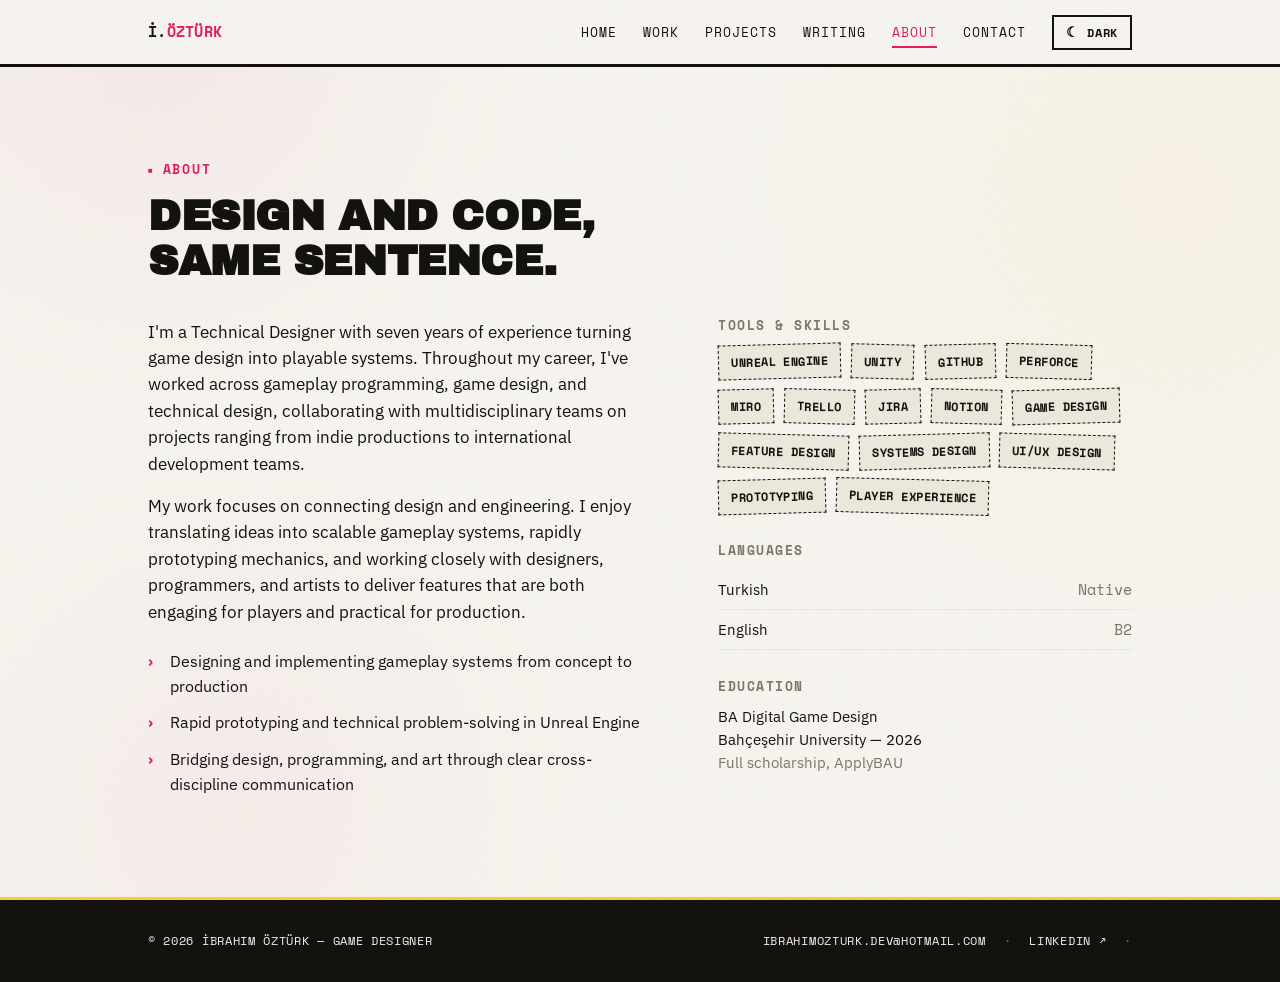
==== about.html @ 8ef4c121 "First Submit" ====
<!DOCTYPE html>
<html lang="en">
<head>
<meta charset="UTF-8">
<script>(function(){try{var t=localStorage.getItem("ozturk-portfolio-theme");if(t!=="dark"&&t!=="light"){t=(window.matchMedia&&window.matchMedia("(prefers-color-scheme: dark)").matches)?"dark":"light";}document.documentElement.setAttribute("data-theme",t);}catch(e){document.documentElement.setAttribute("data-theme","light");}})();</script>
<script src="writings-data.js"></script>
<meta name="viewport" content="width=device-width, initial-scale=1.0">
<title>About — İbrahim Öztürk</title>
<meta name="description" content="About İbrahim Öztürk — Game Designer & Director. Background, skills, and education.">

<link rel="preconnect" href="https://fonts.googleapis.com">
<link rel="preconnect" href="https://fonts.gstatic.com" crossorigin>
<link href="https://fonts.googleapis.com/css2?family=Archivo+Black&family=IBM+Plex+Sans:wght@400;500;600;700&family=Space+Mono:wght@400;700&display=swap" rel="stylesheet">
<link rel="stylesheet" href="styles.css">
</head>
<body>
<a href="#main" class="skip-link">Skip to content</a>

<header class="nav">
  <div class="container">
    <a href="index.html" class="brand">İ.<span>ÖZTÜRK</span></a>
    <div class="nav-right">
      <ul>
        <li><a class="navlink" href="index.html">Home</a></li>
        <li><a class="navlink" href="work.html">Work</a></li>
        <li><a class="navlink" href="projects.html">Projects</a></li>
        <li><a class="navlink" href="writing.html">Writing</a></li>
        <li><a class="navlink active" href="about.html" aria-current="page">About</a></li>
        <li><a class="navlink" href="contact.html">Contact</a></li>
      </ul>
      <button id="theme-toggle" class="theme-toggle" type="button" aria-pressed="false" aria-label="Toggle dark mode">
        <span class="theme-toggle-icon" aria-hidden="true">☾</span><span class="theme-toggle-label">Dark</span>
      </button>
    </div>
  </div>
</header>

<main id="main">
  <section class="about" id="about">
    <div class="container">
      <div class="eyebrow">About</div>
      <h2 class="about-heading">Design and code, same sentence.</h2>
      <div class="about-grid">
        <div class="about-main">
          <p>I'm a Technical Designer with seven years of experience turning game design into playable systems. Throughout my career, I've worked across gameplay programming, game design, and technical design, collaborating with multidisciplinary teams on projects ranging from indie productions to international development teams.</p>
          <p>My work focuses on connecting design and engineering. I enjoy translating ideas into scalable gameplay systems, rapidly prototyping mechanics, and working closely with designers, programmers, and artists to deliver features that are both engaging for players and practical for production.</p>
          <ul class="highlights">
            <li>Designing and implementing gameplay systems from concept to production</li>
            <li>Rapid prototyping and technical problem-solving in Unreal Engine</li>
            <li>Bridging design, programming, and art through clear cross-discipline communication</li>
          </ul>
        </div>
        <div class="about-side">
        <div class="block">
          <h3>Tools &amp; Skills</h3>
          <div class="patches">
            <span class="patch">Unreal Engine</span>
            <span class="patch">Unity</span>
            <span class="patch">GitHub</span>
            <span class="patch">Perforce</span>
            <span class="patch">Miro</span>
            <span class="patch">Trello</span>
            <span class="patch">Jira</span>
            <span class="patch">Notion</span>
            <span class="patch">Game Design</span>
            <span class="patch">Feature Design</span>
            <span class="patch">Systems Design</span>
            <span class="patch">UI/UX Design</span>
            <span class="patch">Prototyping</span>
            <span class="patch">Player Experience</span>
          </div>
        </div>
        <div class="block">
          <h3>Languages</h3>
          <div class="lang-row"><span>Turkish</span><span>Native</span></div>
          <div class="lang-row"><span>English</span><span>B2</span></div>
        </div>
        <div class="block">
          <h3>Education</h3>
          <p style="font-size:14.5px;">BA Digital Game Design<br>Bahçeşehir University — 2026<br><span style="color:var(--muted);">Full scholarship, ApplyBAU</span></p>
        </div>
        </div>
      </div>
    </div>
  </section>
</main>

<footer>
  <div class="container">
    <span>© 2026 İbrahim Öztürk — Game Designer</span>
    <div class="footer-links">
      <a href="mailto:ibrahimozturk.dev@hotmail.com">ibrahimozturk.dev@hotmail.com</a>
      <span aria-hidden="true">·</span>
      <a href="https://linkedin.com/in/ozturkibrahim/" target="_blank" rel="noopener">LinkedIn ↗</a>
      <span aria-hidden="true">·</span>
     <!-- <a href="https://medium.com/@ibrahimozturk.dev" target="_blank" rel="noopener">Medium ↗</a> -->
    </div>
  </div>
</footer>

<script src="site.js"></script>
</body>
</html>
---- styles.css ----
:root{
  --jet:#14120F;
  --ink:#14120F;
  --paper:#F6F4EE;
  --paper-alt:#EBE8DC;
  --riot:#E31C5F;
  --tape:#FFC93C;
  --muted:#7A7669;
  --line: 3px;
}
:root[data-theme="dark"]{
  --ink:#F3F1E9;
  --paper:#131110;
  --paper-alt:#201C16;
  --riot:#FF3B72;
  --muted:#A39E8C;
}

*,*::before,*::after{ box-sizing:border-box; }
html{ scroll-behavior:smooth; height:100%; }
body{
  margin:0;
  min-height:100%;
  display:flex;
  flex-direction:column;
  background-color:var(--paper);
  background-image:
    radial-gradient(620px circle at 12% 4%, rgba(227,28,95,.05), transparent 60%),
    radial-gradient(680px circle at 92% 22%, rgba(255,201,60,.06), transparent 62%),
    radial-gradient(600px circle at 18% 90%, rgba(227,28,95,.04), transparent 60%);
  background-repeat:no-repeat;
  background-attachment:fixed;
  color:var(--ink);
  font-family:'IBM Plex Sans', sans-serif;
  font-size:16px;
  line-height:1.6;
  -webkit-font-smoothing:antialiased;
  transition:background-color .25s ease, color .25s ease;
}
:root[data-theme="dark"] body{
  background-image:
    radial-gradient(620px circle at 12% 4%, rgba(255,59,114,.11), transparent 60%),
    radial-gradient(680px circle at 92% 22%, rgba(255,201,60,.08), transparent 62%),
    radial-gradient(600px circle at 18% 90%, rgba(255,59,114,.09), transparent 60%);
}
main{ flex:1 0 auto; }

body::before{
  content:"";
  position:fixed;
  inset:0;
  z-index:999;
  pointer-events:none;
  opacity:.035;
  mix-blend-mode:multiply;
  background-image:url("data:image/svg+xml,%3Csvg xmlns='http://www.w3.org/2000/svg' width='200' height='200'%3E%3Cfilter id='n'%3E%3CfeTurbulence type='fractalNoise' baseFrequency='0.85' numOctaves='2' stitchTiles='stitch'/%3E%3C/filter%3E%3Crect width='100%25' height='100%25' filter='url(%23n)'/%3E%3C/svg%3E");
}

h1,h2,h3{ margin:0; font-family:'Archivo Black', sans-serif; text-transform:uppercase; line-height:1.05; letter-spacing:-0.01em; }
p{ margin:0; }
a{ color:inherit; }
ul{ margin:0; padding:0; list-style:none; }

.container{ max-width:1040px; margin:0 auto; padding:0 28px; }
.eyebrow{
  font-family:'Space Mono', monospace;
  text-transform:uppercase;
  letter-spacing:.14em;
  font-size:12.5px;
  color:var(--riot);
  font-weight:700;
  display:inline-flex;
  align-items:center;
  gap:8px;
  margin-bottom:14px;
}
.eyebrow::before{ content:"■"; font-size:8px; }

.skip-link{
  position:absolute; left:-999px; top:0;
  background:var(--ink); color:var(--paper); padding:10px 16px;
  font-family:'Space Mono',monospace; z-index:1001;
}
.skip-link:focus{ left:12px; top:12px; }

a:focus-visible, button:focus-visible{
  outline:3px solid var(--riot);
  outline-offset:3px;
}

/* ---------- NAV ---------- */
.nav{
  position:sticky; top:0; z-index:100;
  background:var(--paper);
  border-bottom:var(--line) solid var(--ink);
}
.nav .container{
  display:flex; align-items:center; justify-content:space-between;
  height:64px;
}
.nav .brand{
  font-family:'Space Mono', monospace;
  font-weight:700;
  letter-spacing:.02em;
  font-size:14.5px;
  text-decoration:none;
  white-space:nowrap;
}
.nav .brand span{ color:var(--riot); }
.nav-right{ display:flex; align-items:center; gap:26px; }
.nav ul{ display:flex; gap:26px; }
.nav a.navlink{
  font-family:'Space Mono', monospace;
  text-transform:uppercase;
  font-size:12.5px;
  letter-spacing:.08em;
  text-decoration:none;
  padding-bottom:4px;
  border-bottom:2px solid transparent;
  transition:border-color .15s ease, color .15s ease;
}
.nav a.navlink:hover{ border-color:var(--riot); color:var(--riot); }
.nav a.navlink.active{ border-color:var(--riot); color:var(--riot); }

.theme-toggle{
  display:inline-flex; align-items:center; gap:7px;
  font-family:'Space Mono', monospace;
  text-transform:uppercase;
  font-size:12px; font-weight:700; letter-spacing:.06em;
  border:2px solid var(--ink);
  background:transparent;
  color:var(--ink);
  padding:7px 12px;
  cursor:pointer;
  transition:background-color .15s ease, color .15s ease;
}
.theme-toggle:hover{ background:var(--ink); color:var(--paper); }
.theme-toggle-icon{ font-size:14px; line-height:1; }

@media (prefers-reduced-motion: reduce){
  html{ scroll-behavior:auto; }
  body{ transition:none; }
}

section{ padding:88px 0; }
section.tight-top{ padding-top:0; }
section.section-alt{ background:var(--paper-alt); }

.section-break{
  display:flex; align-items:center; justify-content:center; gap:16px;
  max-width:1040px; margin:0 auto; padding:0 28px;
}
.section-break .rule{ flex:1; height:1px; background:var(--paper-alt); max-width:260px; }
.section-break .marks{ display:flex; gap:8px; flex-shrink:0; }
.section-break .marks i{ width:5px; height:5px; background:var(--riot); display:block; }

/* ---------- HERO ---------- */
.hero{ padding-top:76px; padding-bottom:76px; }
.hero h1{
  font-size:clamp(48px, 10vw, 104px);
  margin:6px 0 18px;
}
.hero .subtitle{
  display:inline-block;
  font-family:'Space Mono', monospace;
  text-transform:uppercase;
  font-weight:700;
  font-size:15px;
  letter-spacing:.1em;
  background:var(--tape);
  color:var(--jet);
  padding:4px 10px;
  margin-bottom:24px;
  transform:rotate(-1deg);
}
.hero .bio{
  max-width:600px;
  font-size:18px;
  color:var(--ink);
  margin-bottom:36px;
}
.hero .cta-row{ display:flex; flex-wrap:wrap; align-items:center; gap:18px; }

.btn{
  display:inline-flex; align-items:center; gap:8px;
  font-family:'Space Mono', monospace;
  text-transform:uppercase;
  font-size:13px; letter-spacing:.08em; font-weight:700;
  text-decoration:none;
  padding:14px 22px;
  border:2px solid var(--ink);
  background:transparent;
  transition:background .15s ease, color .15s ease, transform .15s ease;
  cursor:pointer;
}
.btn:hover{ background:var(--ink); color:var(--paper); transform:translate(-2px,-2px); }
.btn.primary{ background:var(--ink); color:var(--paper); }
.btn.primary:hover{ background:var(--riot); border-color:var(--riot); color:#fff; }

.stamp{
  font-family:'Space Mono', monospace;
  text-transform:uppercase;
  font-size:12px; font-weight:700; letter-spacing:.1em;
  border:2px dashed var(--riot);
  color:var(--riot);
  padding:10px 16px;
  border-radius:50%/40%;
  transform:rotate(-7deg);
  display:inline-block;
}
.hero .stamp{ margin-top:34px; }

/* ---------- ABOUT ---------- */
.about-heading{ font-size:clamp(30px,4vw,42px); margin-bottom:36px; max-width:18ch; }
.about-grid{
  display:grid;
  grid-template-columns:1.1fr .9fr;
  gap:64px;
}
.about p{ font-size:16.5px; margin-bottom:16px; max-width:56ch; }
.about .highlights{ margin-top:24px; }
.about .highlights li{
  position:relative;
  padding-left:22px;
  margin-bottom:12px;
  font-size:15.5px;
}
.about .highlights li::before{
  content:"›"; position:absolute; left:0; color:var(--riot); font-weight:700;
}

.patches{ display:flex; flex-wrap:wrap; gap:10px; margin-top:8px; }
.patch{
  font-family:'Space Mono', monospace;
  font-size:12px; text-transform:uppercase; letter-spacing:.04em; font-weight:700;
  border:1.5px dashed var(--ink);
  padding:7px 12px;
  background:var(--paper-alt);
  transition:transform .15s ease, box-shadow .15s ease;
}
.patch:nth-child(odd){ transform:rotate(-1.5deg); }
.patch:nth-child(even){ transform:rotate(1.5deg); }
.patch:hover{ transform:rotate(0) translateY(-2px); box-shadow:3px 3px 0 var(--riot); }

.about-side .block{ margin-bottom:30px; }
.about-side h3{
  font-family:'Space Mono', monospace;
  text-transform:uppercase;
  font-size:12.5px; letter-spacing:.12em;
  color:var(--muted);
  margin-bottom:12px;
  font-weight:700;
}
.lang-row{ display:flex; justify-content:space-between; font-size:14.5px; padding:8px 0; border-bottom:1px solid var(--paper-alt); }
.lang-row span:last-child{ font-family:'Space Mono', monospace; color:var(--muted); }

/* ---------- WORK / EXPERIENCE ---------- */
.exp-item{
  display:grid;
  grid-template-columns:150px 1fr;
  gap:28px;
  padding:56px 0;
  border-left:var(--line) solid var(--ink);
  padding-left:28px;
  position:relative;
  margin-left:4px;
}
.exp-item + .exp-item{ border-top:1px solid var(--paper-alt); }
.exp-item::before{
  content:"";
  position:absolute;
  left:-9px; top:62px;
  width:15px; height:15px;
  background:var(--riot);
  border:3px solid var(--paper);
}
.exp-date{
  font-family:'Space Mono', monospace;
  font-size:13px; font-weight:700;
  color:var(--riot);
  padding-top:2px;
}
.exp-date small{ display:block; color:var(--muted); font-weight:400; margin-top:4px; }
.exp-role{ font-family:'Archivo Black', sans-serif; font-size:20px; text-transform:uppercase; margin-bottom:4px; }
.exp-company{ font-family:'Space Mono', monospace; font-size:13px; color:var(--muted); text-transform:uppercase; letter-spacing:.04em; margin-bottom:14px; }
.exp-bullets li{ position:relative; padding-left:18px; font-size:15px; margin-bottom:8px; max-width:64ch; }
.exp-bullets li::before{ content:"—"; position:absolute; left:0; color:var(--muted); }

.exp-project{ margin-top:20px; display:flex; align-items:center; gap:12px; flex-wrap:wrap; max-width:520px; }
.exp-project .proj-title{ font-family:'Archivo Black', sans-serif; font-size:14.5px; text-transform:uppercase; }
.exp-project a.read-link{ margin-left:auto; }

.trailer{
  margin-top:14px;
  border:2px dashed var(--muted);
  aspect-ratio:16/9;
  max-width:520px;
  display:flex;
  align-items:center;
  justify-content:center;
  background:var(--paper-alt);
  overflow:hidden;
}
.trailer:has(iframe), .trailer:has(video){
  border-style:solid;
  border-color:var(--ink);
  background:#000;
}
.trailer iframe, .trailer video{
  width:100%;
  height:100%;
  border:0;
  display:block;
}
.trailer-label{
  font-family:'Space Mono', monospace;
  text-transform:uppercase;
  font-size:12px; letter-spacing:.08em; font-weight:700;
  color:var(--muted);
  display:flex; align-items:center; gap:8px;
}
.trailer-label .play{ font-size:15px; color:var(--riot); }

/* ---------- TAGS (shared: work projects + writing categories) ---------- */
.tag{
  display:inline-block;
  font-family:'Space Mono', monospace;
  font-size:11.5px; font-weight:700; text-transform:uppercase; letter-spacing:.08em;
  padding:5px 10px;
}
.tag--dark{ background:var(--tape); color:var(--jet); }
.tag--pink{ background:var(--riot); color:#fff; }

/* ---------- CARD GRID (home writing preview) ---------- */
.card-grid{ display:grid; grid-template-columns:1fr; gap:2px; background:var(--ink); border:2px solid var(--ink); }
.card-grid.cols-3{ grid-template-columns:repeat(3,1fr); }
.card{
  background:var(--paper);
  padding:28px;
  display:block;
  text-decoration:none;
  color:var(--ink);
  transition:background-color .15s ease;
}
a.card:hover{ background:var(--paper-alt); }
.card h3{ font-size:19px; margin:14px 0 8px; text-transform:none; }
.card .meta{ font-family:'Space Mono', monospace; font-size:11.5px; color:var(--muted); text-transform:uppercase; letter-spacing:.03em; margin-bottom:10px; }
.card p.desc{ font-size:14.5px; }

/* ---------- WRITING FULL LIST ---------- */
.writing-list{ display:flex; flex-direction:column; }
.writing-row{
  padding:30px 0;
  border-bottom:1px solid var(--paper-alt);
  display:grid;
  grid-template-columns:150px 1fr;
  gap:24px;
}
.writing-row:first-child{ padding-top:0; }
.writing-row:last-child{ border-bottom:none; }
.writing-meta{ font-family:'Space Mono', monospace; font-size:12.5px; color:var(--muted); line-height:1.9; }
.writing-row h3{ font-size:21px; margin-bottom:8px; text-transform:none; }
.writing-row p.excerpt{ font-size:15px; max-width:62ch; margin-bottom:10px; }
a.read-link{
  font-family:'Space Mono', monospace;
  font-size:12.5px; text-transform:uppercase; letter-spacing:.06em; font-weight:700;
  color:var(--riot);
  text-decoration:none;
  border-bottom:2px solid var(--riot);
}
.link-row{
  display:flex;
  justify-content:space-between;
  align-items:center;
  flex-wrap:wrap;
  gap:14px;
  margin-top:30px;
  max-width:520px;
}

/* ---------- WRITING EMPTY STATE ---------- */
.writing-empty{
  border:2px dashed var(--muted);
  padding:40px;
  text-align:left;
  max-width:640px;
}
.writing-empty .eyebrow{ color:var(--muted); }
.writing-empty .eyebrow::before{ content:"○"; }
.writing-empty h3{ font-size:22px; margin-bottom:12px; text-transform:uppercase; }
.writing-empty p{ font-size:15.5px; color:var(--ink); max-width:52ch; }

/* ---------- PROJECTS ---------- */
.project-list{ display:flex; flex-direction:column; }
.project-row{
  padding:64px 0;
  border-bottom:1px solid var(--paper-alt);
  display:grid;
  grid-template-columns:150px 1fr;
  gap:24px;
}
.project-row:first-child{ padding-top:0; }
.project-row:last-child{ border-bottom:none; }
.project-meta{ font-family:'Space Mono', monospace; font-size:12.5px; color:var(--muted); line-height:1.9; }
.project-row h3{ font-size:22px; margin-bottom:10px; text-transform:none; }
.project-row p.desc{ font-size:15px; max-width:62ch; margin-bottom:18px; }

/* ---------- ARTICLE PAGE ---------- */
.article-meta{ display:flex; align-items:center; gap:14px; margin-bottom:16px; }
.article-date{ font-family:'Space Mono', monospace; font-size:12.5px; color:var(--muted); text-transform:uppercase; letter-spacing:.04em; }
.article-title{ font-size:clamp(30px,6vw,52px); max-width:20ch; }

.article-p{ font-size:17px; line-height:1.75; margin-bottom:24px; max-width:70ch; }
.article-p a{ color:var(--riot); border-bottom:2px solid var(--riot); text-decoration:none; }
.article-h{
  font-family:'Archivo Black', sans-serif;
  text-transform:none;
  font-size:24px;
  margin:44px 0 18px;
  max-width:32ch;
}

.media-frame{
  margin:32px 0;
  border:2px solid var(--ink);
  aspect-ratio:16/9;
  max-width:760px;
  overflow:hidden;
  background:var(--paper-alt);
  display:flex; align-items:center; justify-content:center;
}
.media-frame.placeholder{ border-style:dashed; border-color:var(--muted); }
.media-frame img, .media-frame iframe{ width:100%; height:100%; border:0; display:block; object-fit:cover; }
.media-frame .placeholder-label{
  font-family:'Space Mono', monospace;
  text-transform:uppercase;
  font-size:12px; letter-spacing:.08em; font-weight:700;
  color:var(--muted);
  display:flex; align-items:center; gap:8px;
}
.media-frame .placeholder-label .play{ font-size:15px; color:var(--riot); }
.media-caption{
  font-family:'Space Mono', monospace;
  font-size:12px; color:var(--muted);
  margin:10px 0 32px;
  max-width:760px;
}

.code-block{
  margin:32px 0;
  background:var(--jet);
  border:2px solid var(--ink);
  max-width:760px;
}
.code-block .code-label{
  font-family:'Space Mono', monospace;
  font-size:11px; text-transform:uppercase; letter-spacing:.08em; font-weight:700;
  color:var(--tape);
  padding:10px 18px;
  border-bottom:1px solid rgba(243,241,233,.15);
}
.code-block pre{
  margin:0; padding:20px 18px;
  overflow-x:auto;
  font-family:'Space Mono', monospace;
  font-size:13.5px; line-height:1.65;
  color:#F3F1E9;
}
.code-block code{ font-family:inherit; }

/* ---------- EDITOR TOOL ---------- */
.editor-bar{
  display:flex; align-items:center; justify-content:space-between; flex-wrap:wrap; gap:16px;
  margin-bottom:36px;
}
.editor-bar h2{ font-size:clamp(26px,4vw,36px); }

.editor-layout{ display:grid; grid-template-columns:1fr 1fr; gap:48px; align-items:start; }
.editor-col{ min-width:0; }
.editor-preview-col{ position:sticky; top:96px; }

.field{ margin-bottom:18px; }
.field label{
  display:block;
  font-family:'Space Mono', monospace;
  font-size:11px; text-transform:uppercase; letter-spacing:.06em; font-weight:700;
  color:var(--muted);
  margin-bottom:6px;
}
.field input[type="text"], .field input[type="date"], .field textarea{
  width:100%;
  font-family:'IBM Plex Sans', sans-serif;
  font-size:14.5px;
  padding:10px 12px;
  border:2px solid var(--ink);
  background:var(--paper);
  color:var(--ink);
}
.field textarea{ resize:vertical; min-height:64px; line-height:1.5; }
.field.mono input, .field.mono textarea{ font-family:'Space Mono', monospace; font-size:13px; }
.field input:focus, .field textarea:focus{ outline:3px solid var(--riot); outline-offset:1px; }
.field-row{ display:grid; grid-template-columns:1fr 1fr; gap:14px; }

.block-editor{ border:2px solid var(--ink); padding:18px; margin-bottom:14px; background:var(--paper); }
.block-editor-head{ display:flex; align-items:center; justify-content:space-between; margin-bottom:14px; }
.block-editor-type{
  font-family:'Space Mono', monospace;
  font-size:11.5px; text-transform:uppercase; letter-spacing:.06em; font-weight:700;
  color:var(--riot);
}
.block-editor-actions{ display:flex; gap:6px; }
.icon-btn{
  border:1.5px solid var(--ink);
  background:transparent;
  color:var(--ink);
  width:26px; height:26px;
  font-family:'Space Mono', monospace; font-size:12px;
  cursor:pointer;
  display:inline-flex; align-items:center; justify-content:center;
}
.icon-btn:hover{ background:var(--ink); color:var(--paper); }
.icon-btn:disabled{ opacity:.3; cursor:not-allowed; }
.icon-btn:disabled:hover{ background:transparent; color:var(--ink); }

.block-empty{
  border:2px dashed var(--muted);
  padding:24px;
  text-align:center;
  font-family:'Space Mono', monospace;
  font-size:12.5px; text-transform:uppercase; letter-spacing:.06em;
  color:var(--muted);
  margin-bottom:14px;
}

.add-block-row{ display:flex; flex-wrap:wrap; gap:10px; margin:8px 0 40px; }
.add-block-row .btn{ padding:10px 16px; font-size:12px; }

.preview-frame{
  border:2px solid var(--ink);
  padding:36px 32px;
  background:var(--paper);
  max-height:80vh;
  overflow-y:auto;
}
.preview-frame .article-title{ font-size:clamp(24px,4vw,34px); }

.code-output{ margin-top:28px; }
.code-output-head{ display:flex; align-items:center; justify-content:space-between; margin-bottom:10px; }
.code-output pre{
  margin:0;
  background:var(--jet);
  color:#F3F1E9;
  border:2px solid var(--ink);
  padding:18px;
  font-family:'Space Mono', monospace;
  font-size:12.5px;
  line-height:1.6;
  overflow-x:auto;
  max-height:340px;
  overflow-y:auto;
}
.copy-btn.copied{ background:var(--riot); border-color:var(--riot); color:#fff; }

@media (max-width:900px){
  .editor-layout{ grid-template-columns:1fr; }
  .editor-preview-col{ position:static; }
}

/* ---------- BLUEPRINT VISUAL GRAPH ---------- */
.bp-block{ margin:32px 0; border:2px solid var(--ink); max-width:100%; }
.bp-block-head{
  display:flex; align-items:center; justify-content:space-between;
  padding:10px 14px;
  background:var(--jet);
  border-bottom:1px solid rgba(255,255,255,.12);
}
.bp-block-head .code-label{
  font-family:'Space Mono', monospace;
  font-size:11px; text-transform:uppercase; letter-spacing:.08em; font-weight:700;
  color:var(--tape);
}
.bp-copy-btn{
  font-family:'Space Mono', monospace;
  font-size:11px; text-transform:uppercase; letter-spacing:.06em; font-weight:700;
  border:1.5px solid rgba(255,255,255,.35);
  background:transparent;
  color:#F3F1E9;
  padding:5px 10px;
  cursor:pointer;
}
.bp-copy-btn:hover{ background:rgba(255,255,255,.14); }

.bp-canvas-wrap{
  position:relative;
  overflow:hidden;
  height:480px;
  background:
    radial-gradient(circle, rgba(255,255,255,.07) 1px, transparent 1px) 0 0/24px 24px,
    #171717;
  touch-action:none;
  user-select:none;
}
.bp-canvas{ position:absolute; top:0; left:0; transform-origin:0 0; }
.bp-edges{ position:absolute; top:0; left:0; pointer-events:none; }
.bp-edge{ fill:none; stroke-width:2; }
.bp-edge-exec{ stroke:#F3F1E9; stroke-width:2.5; }

.bp-hint{
  position:absolute; right:10px; bottom:8px;
  display:flex; flex-direction:column; align-items:flex-end; gap:4px;
  pointer-events:none;
}
.bp-hint-row{
  display:flex; align-items:center; gap:5px;
  font-family:'Space Mono', monospace;
  font-size:10px;
  letter-spacing:.02em;
  color:rgba(255,255,255,.45);
  background:rgba(0,0,0,.4);
  padding:3px 8px;
  border-radius:3px;
}
.bp-hint-key{ color:rgba(255,255,255,.75); }
.bp-hint-sep{ opacity:.5; }

.bp-node{
  position:absolute;
  background:#161616;
  border:1px solid #050505;
  border-radius:4px;
  box-shadow:0 4px 12px rgba(0,0,0,.6);
  font-family:'IBM Plex Sans', sans-serif;
  color:#EDEDED;
}
.bp-node-title{ padding:6px 10px 7px; border-radius:3px 3px 0 0; }
.bp-node-title-row{ display:flex; align-items:center; gap:6px; }
.bp-node-icon{
  flex-shrink:0; width:14px; height:14px;
  display:inline-flex; align-items:center; justify-content:center;
  font-size:11px; font-style:italic; color:rgba(255,255,255,.85);
}
.bp-node-title-main{
  font-weight:600; font-size:12px; color:#fff;
  white-space:nowrap; overflow:hidden; text-overflow:ellipsis;
}
.bp-node-title-sub{
  font-size:10px; font-style:italic; color:rgba(255,255,255,.62);
  margin-top:2px; margin-left:20px;
  white-space:nowrap; overflow:hidden; text-overflow:ellipsis;
}
.bp-node--event .bp-node-title{ background-image:linear-gradient(90deg,#8B2727,#4a1616 85%); }
.bp-node--function .bp-node-title{ background-image:linear-gradient(90deg,#255277,#16232f 85%); }
.bp-node--purefunction .bp-node-title{ background-image:linear-gradient(90deg,#2c6b5e,#173a32 85%); }
.bp-node--variable .bp-node-title{ background-image:linear-gradient(90deg,#1f6b62,#123430 85%); }
.bp-node--macro .bp-node-title{ background-image:linear-gradient(90deg,#4a3475,#251a3d 85%); }
.bp-node--cast .bp-node-title{ background-image:linear-gradient(90deg,#236b4f,#123324 85%); }
.bp-node--default .bp-node-title{ background-image:linear-gradient(90deg,#3c4c58,#1e262c 85%); }

.bp-node-body{ display:flex; padding:8px 0; gap:6px; }
.bp-pins{ flex:1; display:flex; flex-direction:column; min-width:0; }
.bp-pin-row{ display:flex; align-items:center; gap:5px; height:22px; padding:0 8px; }
.bp-pins-out .bp-pin-row{ justify-content:flex-end; }
.bp-pin-label{ font-size:11px; color:#D8D8D8; white-space:nowrap; overflow:hidden; text-overflow:ellipsis; }
.bp-pin{ flex-shrink:0; }
.bp-pin-data{ width:10px; height:10px; border-radius:50%; }
.bp-pin-exec{ width:0; height:0; border-top:6px solid transparent; border-bottom:6px solid transparent; border-left:8px solid #F3F1E9; }
.bp-pin-default{
  font-family:'Space Mono', monospace;
  font-size:10px;
  background:#0c0c0c;
  border:1px solid #3a3a3a;
  color:#ccc;
  padding:1px 5px;
  border-radius:2px;
  max-width:160px;
  overflow:hidden; text-overflow:ellipsis; white-space:nowrap;
}

.bp-node--pill{
  display:flex;
  align-items:center;
  gap:8px;
  padding:0 11px;
  border-radius:999px;
  background:#1c1c1c;
  border:1px solid #050505;
  box-shadow:0 2px 6px rgba(0,0,0,.5);
}
.bp-node--pill .bp-pin{ flex-shrink:0; }
.bp-pill-label{
  font-family:'IBM Plex Sans', sans-serif;
  font-size:11.5px;
  color:#EDEDED;
  white-space:nowrap; overflow:hidden; text-overflow:ellipsis;
  flex:1;
  text-align:center;
}

.bp-comment{
  position:absolute;
  border:1px solid rgba(255,220,120,.5);
  background:rgba(255,220,120,.08);
  color:#E8D9A0;
  font-family:'Space Mono', monospace;
  font-size:11px;
  padding:6px 10px;
  border-radius:3px;
}

/* ---------- CONTACT ---------- */
.contact h2{ font-size:clamp(30px,5vw,46px); margin-bottom:26px; }
.contact-note{ max-width:560px; font-size:16.5px; line-height:1.7; color:var(--ink); margin-bottom:32px; }
.contact-email{
  font-family:'Archivo Black', sans-serif;
  font-size:clamp(22px,4vw,34px);
  text-transform:none;
  text-decoration:none;
  border-bottom:4px solid var(--riot);
  display:inline-block;
  word-break:break-word;
  margin-bottom:28px;
}
.contact-email:hover{ color:var(--riot); }
.contact-links{ display:flex; flex-wrap:wrap; gap:14px; }
.contact-links a, .contact-links .taglike{
  font-family:'Space Mono', monospace;
  font-size:13px; text-transform:uppercase; letter-spacing:.06em; font-weight:700;
  border:1.5px solid var(--ink);
  padding:10px 16px;
  text-decoration:none;
  display:inline-flex; align-items:center; gap:8px;
}
.contact-links a:hover{ background:var(--ink); color:var(--paper); }

footer{
  padding:32px 0;
  border-top:var(--line) solid var(--tape);
  flex-shrink:0;
  background:var(--jet);
}
footer .container{
  display:flex; justify-content:space-between; align-items:center; flex-wrap:wrap; gap:14px;
  font-family:'Space Mono', monospace;
  font-size:11.5px;
  text-transform:uppercase;
  letter-spacing:.06em;
  color:#F3F1E9;
}
.footer-links{ display:flex; align-items:center; gap:18px; flex-wrap:wrap; }
footer a{ text-decoration:none; color:#F3F1E9; }
footer a:hover{ color:var(--riot); }
footer .footer-links span{ opacity:.5; }

@media (max-width:820px){
  .about-grid{ grid-template-columns:1fr; gap:40px; }
  .card-grid.cols-3{ grid-template-columns:1fr; }
  .exp-item{ grid-template-columns:1fr; gap:8px; }
  .writing-row{ grid-template-columns:1fr; gap:10px; }
  .project-row{ grid-template-columns:1fr; gap:10px; }
  .field-row{ grid-template-columns:1fr; }
  .nav ul{ gap:16px; }
}
@media (max-width:560px){
  section{ padding:60px 0; }
  .nav .container{ height:auto; padding-top:14px; padding-bottom:14px; flex-direction:column; gap:12px; }
  .nav-right{ flex-direction:column; gap:14px; }
  .nav ul{ flex-wrap:wrap; justify-content:center; gap:14px; }
  .contact-links{ flex-direction:column; }
}
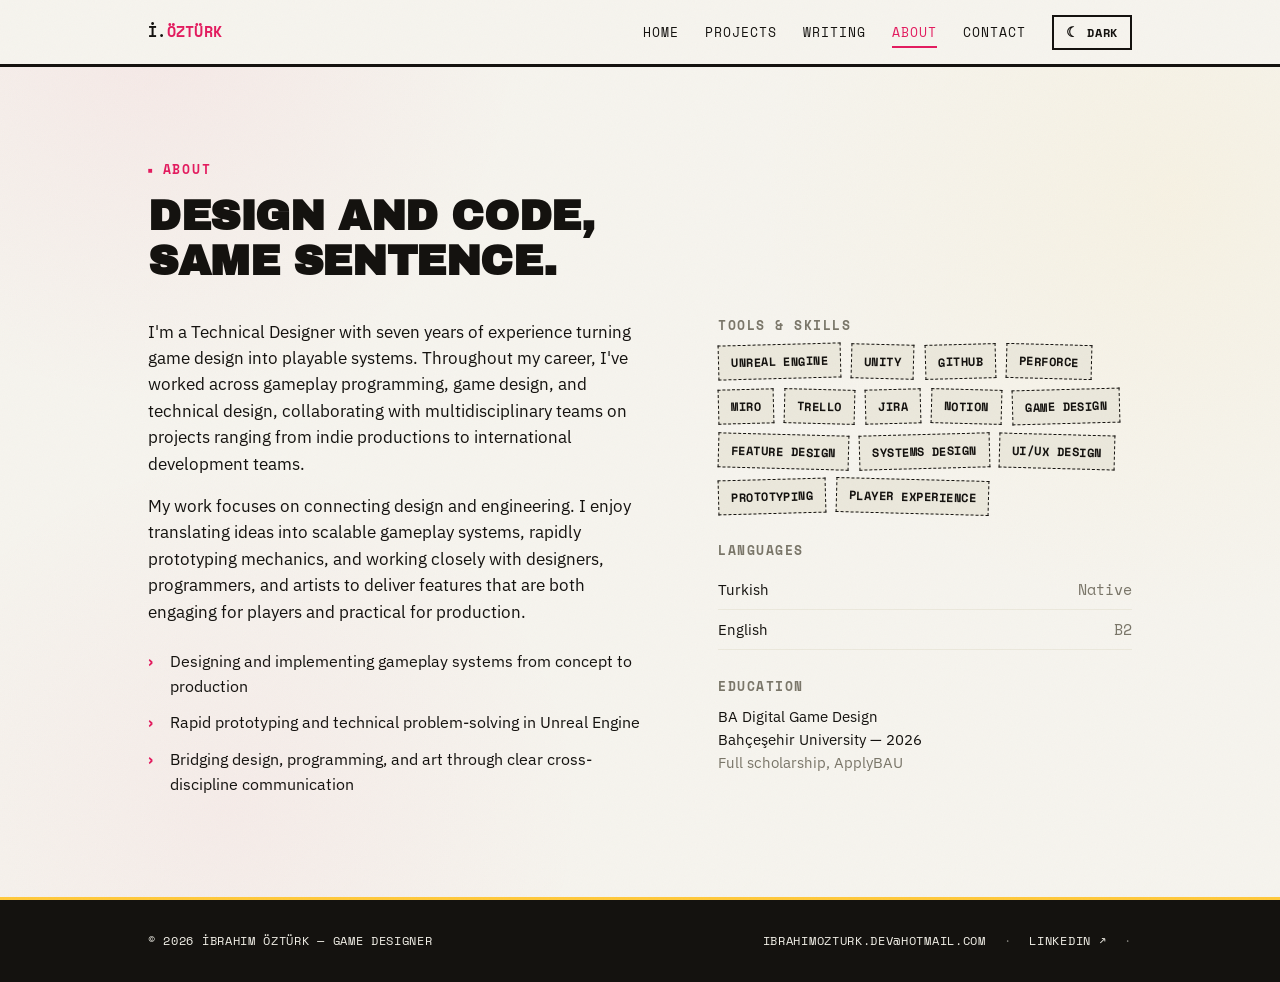
==== commit 6eff0dc3: "Removed Work Section" ====
--- a/about.html
+++ b/about.html
@@ -22,7 +22,6 @@
     <div class="nav-right">
       <ul>
         <li><a class="navlink" href="index.html">Home</a></li>
-        <li><a class="navlink" href="work.html">Work</a></li>
         <li><a class="navlink" href="projects.html">Projects</a></li>
         <li><a class="navlink" href="writing.html">Writing</a></li>
         <li><a class="navlink active" href="about.html" aria-current="page">About</a></li>
